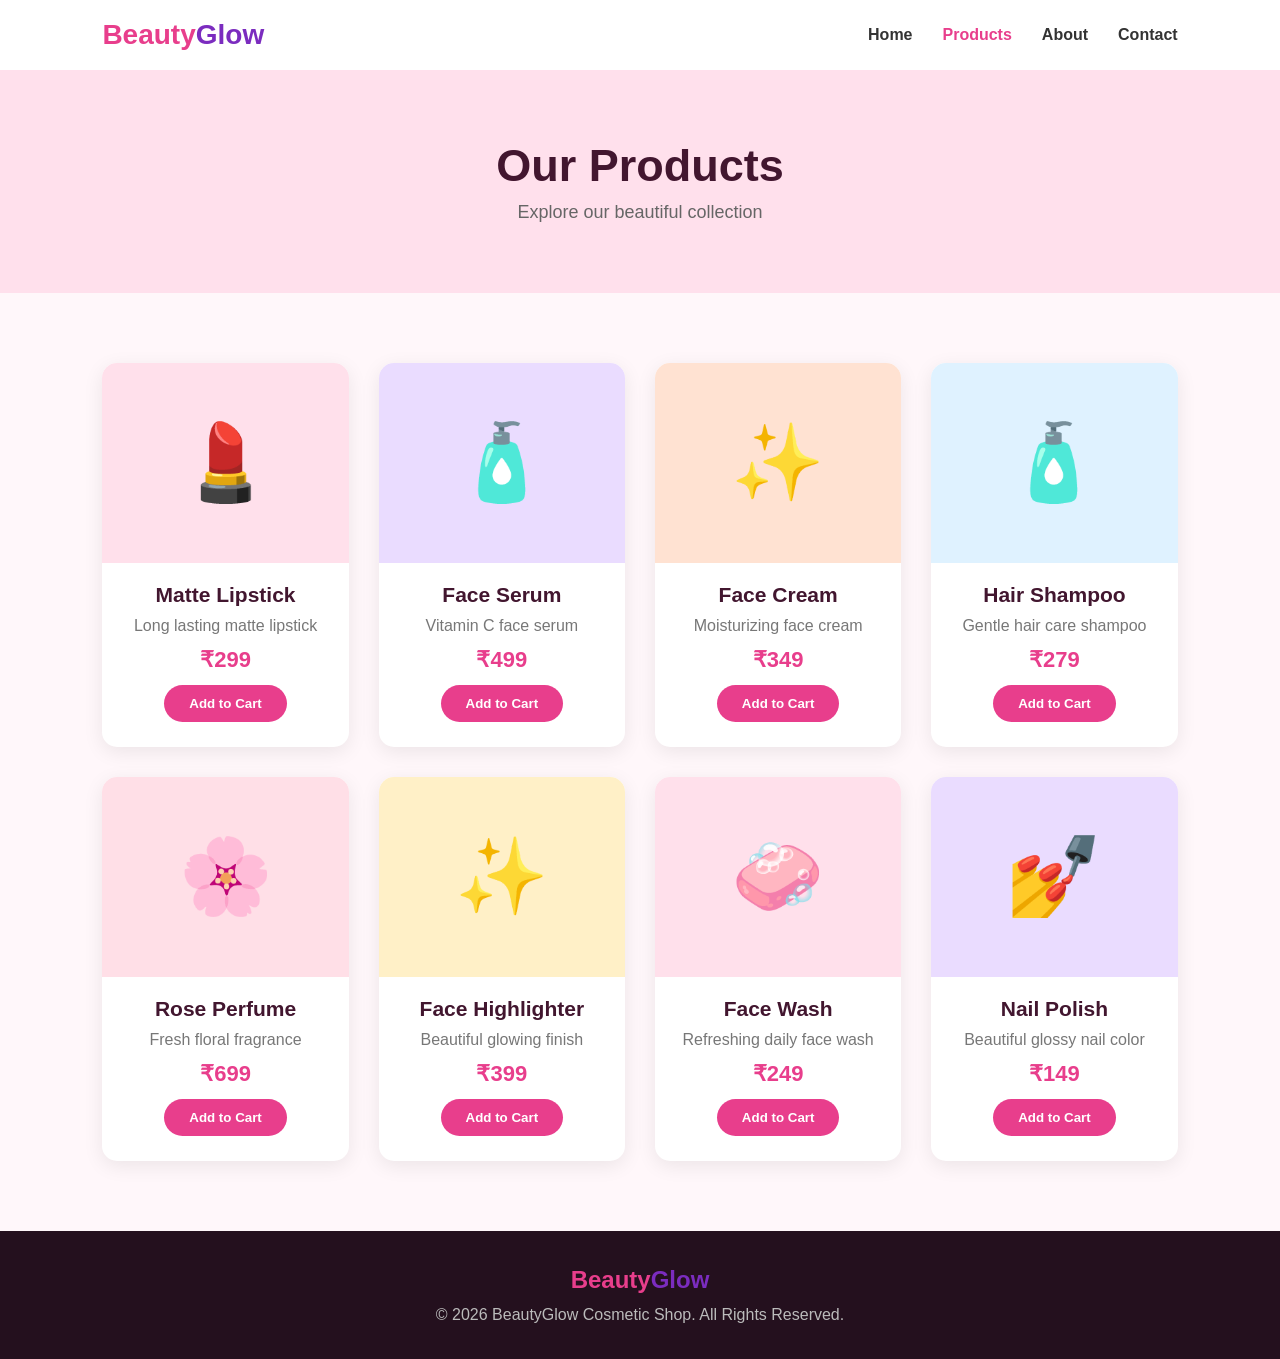
==== product.html @ 206a01a5 "product added" ====
<!DOCTYPE html>
<html lang="en">
<head>
    <meta charset="UTF-8">
    <meta name="viewport" content="width=device-width, initial-scale=1.0">
    <title>Beauty Glow - Products</title>
    <link rel="stylesheet" href="style.css">
</head>
<body>

<header>
    <nav class="navbar">
        <div class="logo">Beauty<span>Glow</span></div>

        <ul class="nav-links">
            <li><a href="index.html">Home</a></li>
            <li><a href="product.html" class="active">Products</a></li>
            <li><a href="about.html">About</a></li>
            <li><a href="contact.html">Contact</a></li>
        </ul>
    </nav>
</header>

<section class="page-title">
    <h1>Our Products</h1>
    <p>Explore our beautiful collection</p>
</section>

<section class="products">

    <div class="product-card">
        <div class="product-img pink">💄</div>
        <h3>Matte Lipstick</h3>
        <p>Long lasting matte lipstick</p>
        <h4>₹299</h4>
        <button>Add to Cart</button>
    </div>

    <div class="product-card">
        <div class="product-img purple">🧴</div>
        <h3>Face Serum</h3>
        <p>Vitamin C face serum</p>
        <h4>₹499</h4>
        <button>Add to Cart</button>
    </div>

    <div class="product-card">
        <div class="product-img peach">✨</div>
        <h3>Face Cream</h3>
        <p>Moisturizing face cream</p>
        <h4>₹349</h4>
        <button>Add to Cart</button>
    </div>

    <div class="product-card">
        <div class="product-img blue">🧴</div>
        <h3>Hair Shampoo</h3>
        <p>Gentle hair care shampoo</p>
        <h4>₹279</h4>
        <button>Add to Cart</button>
    </div>

    <div class="product-card">
        <div class="product-img rose">🌸</div>
        <h3>Rose Perfume</h3>
        <p>Fresh floral fragrance</p>
        <h4>₹699</h4>
        <button>Add to Cart</button>
    </div>

    <div class="product-card">
        <div class="product-img gold">✨</div>
        <h3>Face Highlighter</h3>
        <p>Beautiful glowing finish</p>
        <h4>₹399</h4>
        <button>Add to Cart</button>
    </div>

    <div class="product-card">
        <div class="product-img pink">🧼</div>
        <h3>Face Wash</h3>
        <p>Refreshing daily face wash</p>
        <h4>₹249</h4>
        <button>Add to Cart</button>
    </div>

    <div class="product-card">
        <div class="product-img purple">💅</div>
        <h3>Nail Polish</h3>
        <p>Beautiful glossy nail color</p>
        <h4>₹149</h4>
        <button>Add to Cart</button>
    </div>

</section>

<footer>
    <h2>Beauty<span>Glow</span></h2>
    <p>© 2026 BeautyGlow Cosmetic Shop. All Rights Reserved.</p>
</footer>

</body>
</html>
---- style.css ----
* {
    margin: 0;
    padding: 0;
    box-sizing: border-box;
}

html {
    scroll-behavior: smooth;
}

body {
    font-family: Arial, sans-serif;
    background: #fff7fa;
    color: #333;
}

/* Navbar */

.navbar {
    height: 70px;
    background: white;
    display: flex;
    justify-content: space-between;
    align-items: center;
    padding: 0 8%;
    box-shadow: 0 2px 10px rgba(0,0,0,0.1);
}

.logo {
    font-size: 28px;
    font-weight: bold;
    color: #e83e8c;
}

.logo span,
footer span {
    color: #7b2cbf;
}

.nav-links {
    display: flex;
    list-style: none;
    gap: 30px;
}

.nav-links a {
    text-decoration: none;
    color: #333;
    font-weight: bold;
}

.nav-links a:hover,
.nav-links .active {
    color: #e83e8c;
}

/* Home Hero */

.hero {
    min-height: 600px;
    display: flex;
    align-items: center;
    padding: 50px 10%;
    background: linear-gradient(
        120deg,
        #ffe0ec,
        #fff7fa
    );
}

.hero-content {
    max-width: 600px;
}

.hero h1 {
    font-size: 55px;
    color: #42162f;
    margin-bottom: 20px;
}

.hero h1 span {
    color: #e83e8c;
}

.hero p {
    font-size: 18px;
    line-height: 1.7;
    color: #666;
    margin-bottom: 30px;
}

.btn {
    display: inline-block;
    text-decoration: none;
    color: white;
    background: #e83e8c;
    padding: 14px 30px;
    border-radius: 30px;
    font-weight: bold;
}

.btn:hover {
    background: #c52d72;
}

/* Features */

.features {
    padding: 70px 8%;
    text-align: center;
}

.features h2 {
    font-size: 36px;
    color: #42162f;
    margin-bottom: 40px;
}

.feature-container {
    display: grid;
    grid-template-columns: repeat(3, 1fr);
    gap: 25px;
}

.feature-card {
    background: white;
    padding: 35px 25px;
    border-radius: 15px;
    box-shadow: 0 5px 20px rgba(0,0,0,0.08);
}

.feature-card:hover {
    transform: translateY(-5px);
    transition: 0.3s;
}

.icon {
    font-size: 45px;
    margin-bottom: 15px;
}

.feature-card h3 {
    color: #e83e8c;
    margin-bottom: 12px;
}

.feature-card p {
    color: #777;
    line-height: 1.6;
}

/* Offer */

.offer {
    background: #42162f;
    color: white;
    text-align: center;
    padding: 70px 20px;
}

.offer h2 {
    font-size: 38px;
    margin-bottom: 15px;
}

.offer p {
    font-size: 19px;
    margin-bottom: 25px;
}

.offer strong {
    color: #ff75ae;
}

/* Page Title */

.page-title {
    background: #ffe0ec;
    text-align: center;
    padding: 70px 20px;
}

.page-title h1 {
    font-size: 45px;
    color: #42162f;
    margin-bottom: 10px;
}

.page-title p {
    color: #666;
    font-size: 18px;
}

/* Products */

.products {
    padding: 70px 8%;
    display: grid;
    grid-template-columns: repeat(4, 1fr);
    gap: 30px;
}

.product-card {
    background: white;
    border-radius: 15px;
    overflow: hidden;
    text-align: center;
    box-shadow: 0 5px 20px rgba(0,0,0,0.08);
    padding-bottom: 25px;
}

.product-card:hover {
    transform: translateY(-7px);
    transition: 0.3s;
}

.product-img {
    height: 200px;
    display: flex;
    justify-content: center;
    align-items: center;
    font-size: 75px;
}

.pink {
    background: #ffe0eb;
}

.purple {
    background: #eadcff;
}

.peach {
    background: #ffe2d2;
}

.blue {
    background: #dff2ff;
}

.rose {
    background: #ffdfe7;
}

.gold {
    background: #fff0c7;
}

.product-card h3 {
    margin-top: 20px;
    color: #42162f;
    font-size: 21px;
}

.product-card p {
    color: #777;
    margin: 10px 0;
}

.product-card h4 {
    color: #e83e8c;
    font-size: 22px;
    margin: 12px;
}

.product-card button,
form button {
    border: none;
    background: #e83e8c;
    color: white;
    padding: 11px 25px;
    border-radius: 25px;
    cursor: pointer;
    font-weight: bold;
}

.product-card button:hover,
form button:hover {
    background: #c52d72;
}

/* About */

.about {
    padding: 80px 10%;
}

.about-box {
    max-width: 900px;
    margin: auto;
    background: white;
    padding: 45px;
    border-radius: 15px;
    box-shadow: 0 5px 20px rgba(0,0,0,0.08);
}

.about-box h2 {
    color: #e83e8c;
    margin-bottom: 20px;
}

.about-box p {
    line-height: 1.8;
    color: #666;
    margin-bottom: 20px;
}

/* Mission */

.mission {
    display: grid;
    grid-template-columns: repeat(3, 1fr);
    gap: 25px;
    padding: 20px 10% 80px;
}

.mission div {
    background: #42162f;
    color: white;
    padding: 30px;
    text-align: center;
    border-radius: 15px;
}

.mission h3 {
    margin-bottom: 12px;
    color: #ff8fbe;
}

.mission p {
    color: #ddd;
}

/* Contact */

.contact {
    padding: 80px 10%;
    display: grid;
    grid-template-columns: 1fr 1fr;
    gap: 50px;
}

.contact-info {
    background: #42162f;
    color: white;
    padding: 40px;
    border-radius: 15px;
}

.contact-info h2 {
    color: #ff8fbe;
    margin-bottom: 30px;
}

.contact-info p {
    margin: 22px 0;
    color: #eee;
}

form {
    display: flex;
    flex-direction: column;
    gap: 15px;
}

form input,
form textarea {
    width: 100%;
    padding: 14px;
    border: 1px solid #ddd;
    border-radius: 8px;
    font-family: Arial, sans-serif;
    outline: none;
}

form input:focus,
form textarea:focus {
    border-color: #e83e8c;
}

form button {
    width: 160px;
}

/* Footer */

footer {
    background: #24101e;
    color: white;
    text-align: center;
    padding: 35px 20px;
}

footer h2 {
    color: #e83e8c;
    margin-bottom: 12px;
}

footer p {
    color: #bbb;
}

/* Responsive */

@media (max-width: 900px) {

    .navbar {
        padding: 0 4%;
    }

    .products {
        grid-template-columns: repeat(2, 1fr);
    }

    .feature-container,
    .mission {
        grid-template-columns: 1fr;
    }

    .contact {
        grid-template-columns: 1fr;
    }

    .hero h1 {
        font-size: 42px;
    }
}

@media (max-width: 600px) {

    .navbar {
        height: auto;
        padding: 20px;
        flex-direction: column;
        gap: 15px;
    }

    .nav-links {
        gap: 15px;
        flex-wrap: wrap;
        justify-content: center;
    }

    .hero {
        min-height: 500px;
        padding: 40px 25px;
    }

    .hero h1 {
        font-size: 35px;
    }

    .products {
        grid-template-columns: 1fr;
        padding: 50px 25px;
    }

    .contact {
        padding: 50px 25px;
    }

    .about {
        padding: 50px 25px;
    }
}
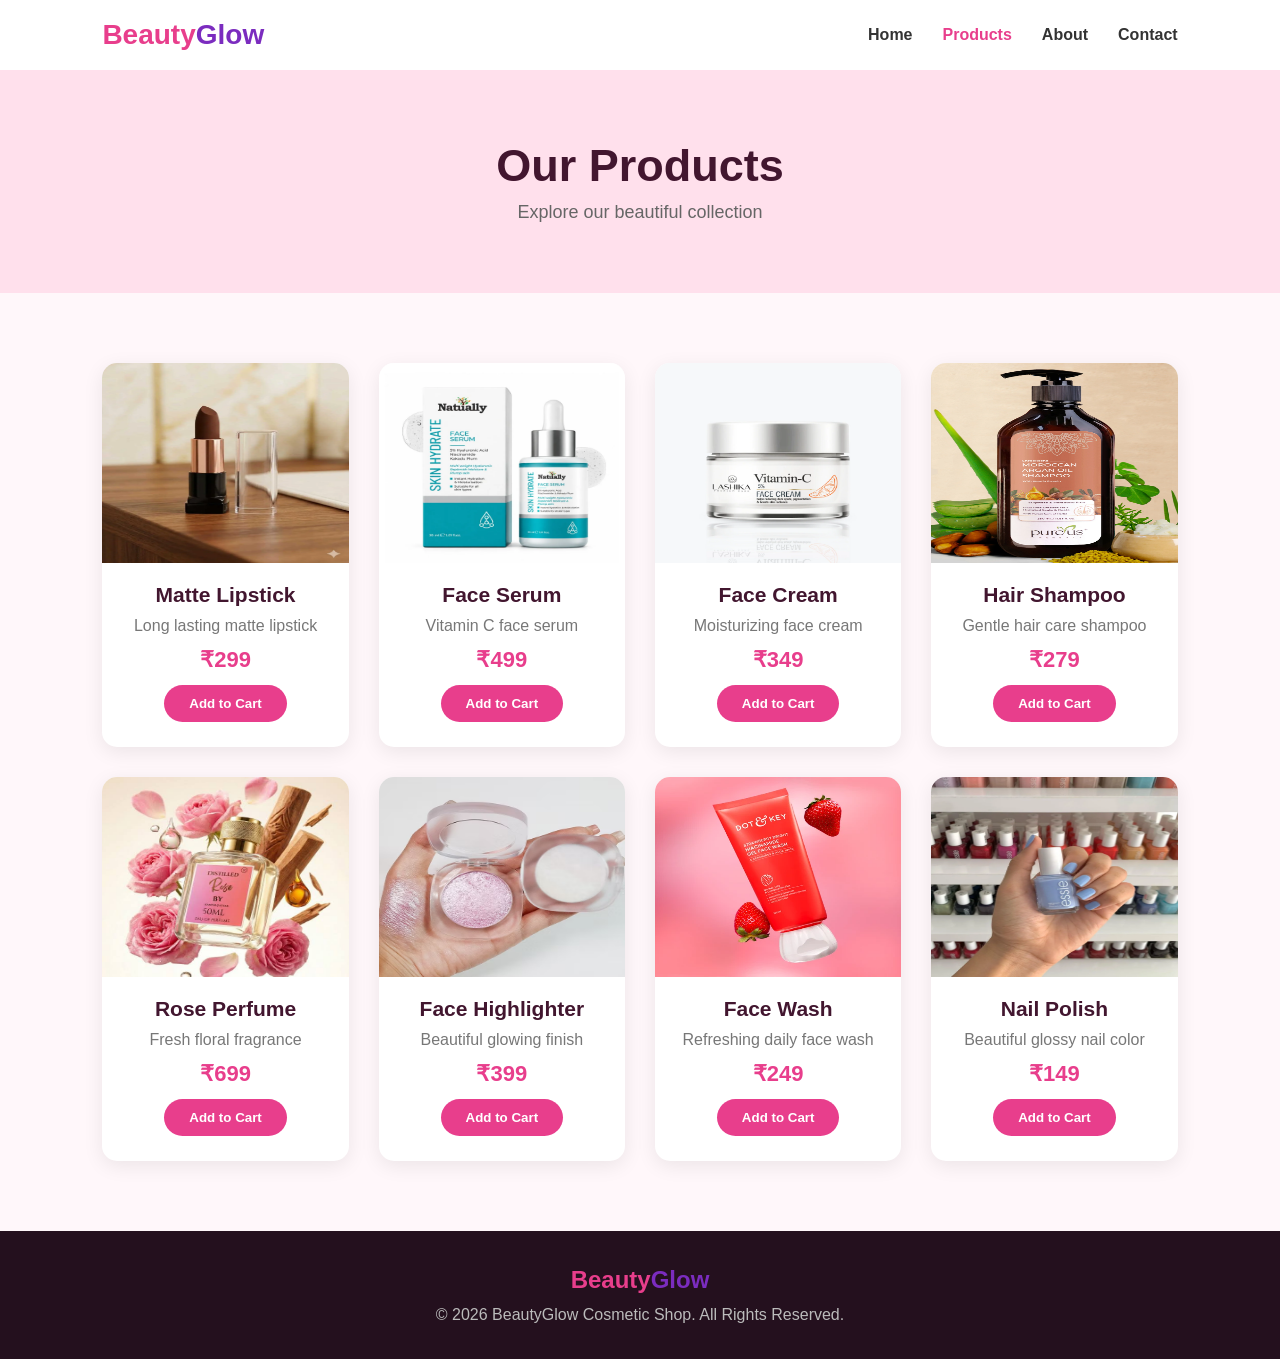
==== commit 762e06b1: "changes added" ====
--- a/product.html
+++ b/product.html
@@ -29,7 +29,7 @@
 <section class="products">
 
     <div class="product-card">
-        <div class="product-img pink">💄</div>
+        <div class="product-img pink"><img src="./image/lipstick.webp" height="200px" width="500px"></div>
         <h3>Matte Lipstick</h3>
         <p>Long lasting matte lipstick</p>
         <h4>₹299</h4>
@@ -37,7 +37,7 @@
     </div>
 
     <div class="product-card">
-        <div class="product-img purple">🧴</div>
+        <div class="product-img purple"><img src="./image/face serum.webp" height="200px" width="500px"></div>
         <h3>Face Serum</h3>
         <p>Vitamin C face serum</p>
         <h4>₹499</h4>
@@ -45,7 +45,7 @@
     </div>
 
     <div class="product-card">
-        <div class="product-img peach">✨</div>
+        <div class="product-img peach"><img src="./image/cream.webp" height="200px" width="500px"></div>
         <h3>Face Cream</h3>
         <p>Moisturizing face cream</p>
         <h4>₹349</h4>
@@ -53,7 +53,7 @@
     </div>
 
     <div class="product-card">
-        <div class="product-img blue">🧴</div>
+        <div class="product-img blue"><img src="./image/shampoo.webp" height="200px" width="500px"></div>
         <h3>Hair Shampoo</h3>
         <p>Gentle hair care shampoo</p>
         <h4>₹279</h4>
@@ -61,7 +61,7 @@
     </div>
 
     <div class="product-card">
-        <div class="product-img rose">🌸</div>
+        <div class="product-img rose"><img src="./image/rose parfume.jfif" height="200px" width="500px"></div>
         <h3>Rose Perfume</h3>
         <p>Fresh floral fragrance</p>
         <h4>₹699</h4>
@@ -69,7 +69,7 @@
     </div>
 
     <div class="product-card">
-        <div class="product-img gold">✨</div>
+        <div class="product-img gold"><img src="./image/face highliter.avif" height="200px" width="500px"></div>
         <h3>Face Highlighter</h3>
         <p>Beautiful glowing finish</p>
         <h4>₹399</h4>
@@ -77,7 +77,7 @@
     </div>
 
     <div class="product-card">
-        <div class="product-img pink">🧼</div>
+        <div class="product-img pink"><img src="./image/face wash.webp" height="200px" width="500px"></div>
         <h3>Face Wash</h3>
         <p>Refreshing daily face wash</p>
         <h4>₹249</h4>
@@ -85,7 +85,7 @@
     </div>
 
     <div class="product-card">
-        <div class="product-img purple">💅</div>
+        <div class="product-img purple"><img src="./image/nail.webp" height="200px" width="500px"></div>
         <h3>Nail Polish</h3>
         <p>Beautiful glossy nail color</p>
         <h4>₹149</h4>
--- a/style.css
+++ b/style.css
@@ -207,6 +207,7 @@
     text-align: center;
     box-shadow: 0 5px 20px rgba(0,0,0,0.08);
     padding-bottom: 25px;
+    
 }
 
 .product-card:hover {
@@ -215,7 +216,8 @@
 }
 
 .product-img {
-    height: 200px;
+      height:200px;
+     
     display: flex;
     justify-content: center;
     align-items: center;
